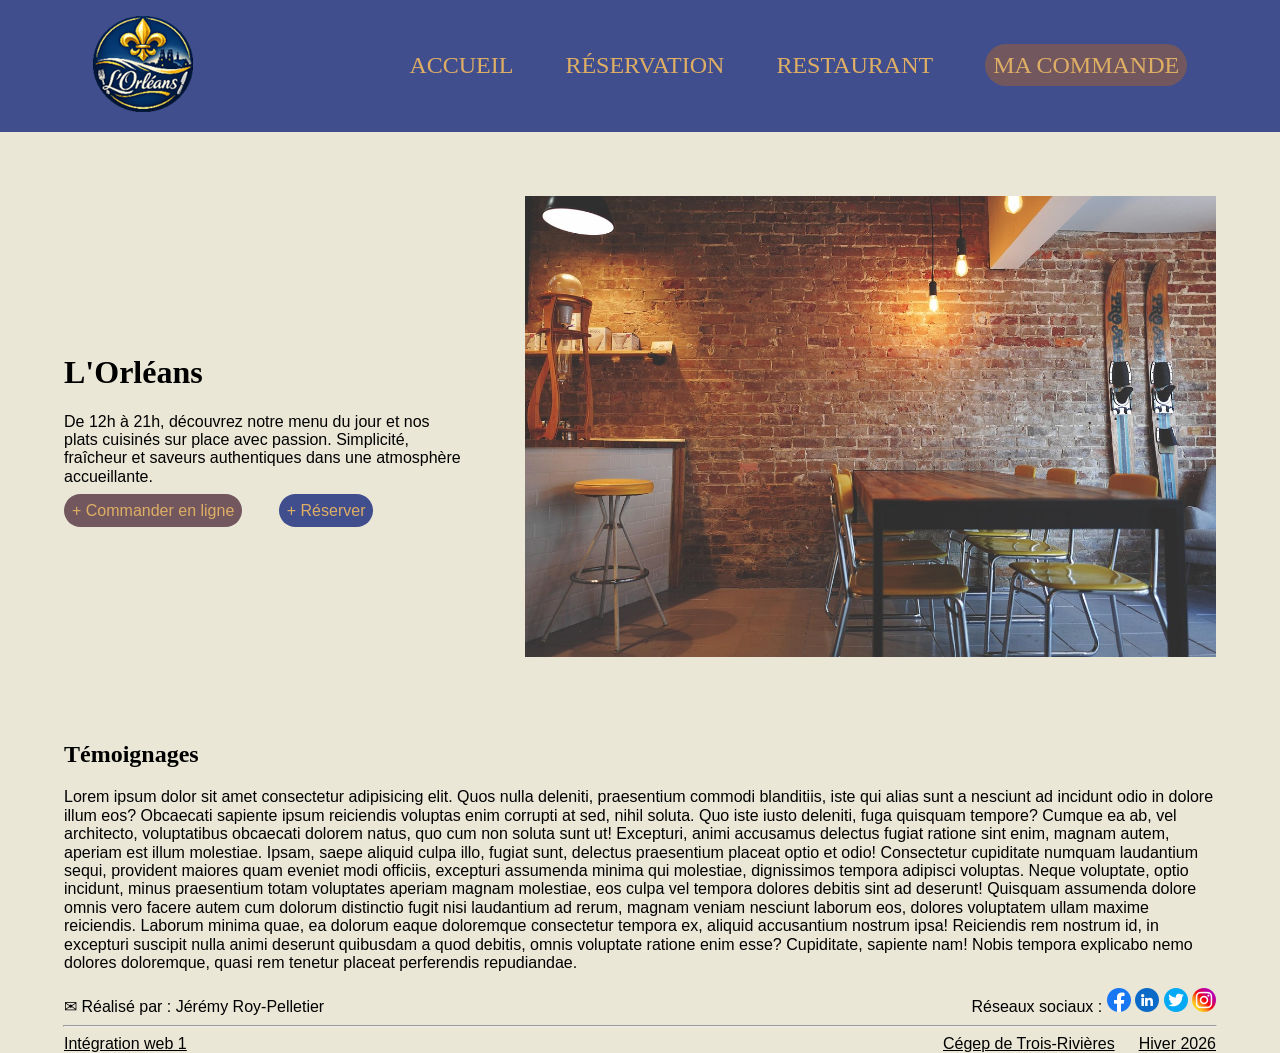
==== src/index.html @ 64ea7e6b "Page d'accueil - Finalisation de la section: Description, image et bouton" ====
<!doctype html>
<html lang="fr-CA">
  <head>
    <meta charset="utf-8" />
    <meta name="viewport" content="width=device-width, initial-scale=1.0" />

    <title>Accueil | L'Orléans</title>
    <link rel="icon" type="image/o-icon" href="img/favicon.ico" />

    <meta
      name="description"
      content="Restaurant L'Orléans pour satisfaire vos plus grandes faims."
    />

    <link rel="stylesheet" href="css/normalize.css" />
    <link rel="stylesheet" href="css/style.css" />
  </head>

  <body>
    <header>
      <div class="container flex-header">
        <div class="logo">
          <a href="index.html"
            ><img src="img/L'Orléans.png" alt="Restaurant L'Orléans"
          /></a>
        </div>

        <nav>
          <a class="currentpage" href="index.html">Accueil</a>
          <a class="currentpage" href="réservation.html">Réservation</a>
          <a class="currentpage" href="restaurant.html">Restaurant</a>
          <a class="currentpage" href="ma_commande.html">Ma commande</a>
        </nav>
      </div>
    </header>

    <main class="container">
      <section class="section-top-group">
        <div class="section-top-content">
          <h1>L'Orléans</h1>
          <p>
            De 12h à 21h, découvrez notre menu du jour et nos plats cuisinés sur
            place avec passion. Simplicité, fraîcheur et saveurs authentiques
            dans une atmosphère accueillante.
          </p>
          <a class="button-order" href="ma_commande.html"
            >+ Commander en ligne</a
          >
          <a class="button-booking" href="réservation.html">+ Réserver</a>
        </div>
        <img
          class="section-top-img"
          src="img/Brick-wall.png"
          alt="Intérieur du restaurant"
        />
      </section>

      <section>
        <h2>Témoignages</h2>
        <p>
          Lorem ipsum dolor sit amet consectetur adipisicing elit. Quos nulla
          deleniti, praesentium commodi blanditiis, iste qui alias sunt a
          nesciunt ad incidunt odio in dolore illum eos? Obcaecati sapiente
          ipsum reiciendis voluptas enim corrupti at sed, nihil soluta. Quo iste
          iusto deleniti, fuga quisquam tempore? Cumque ea ab, vel architecto,
          voluptatibus obcaecati dolorem natus, quo cum non soluta sunt ut!
          Excepturi, animi accusamus delectus fugiat ratione sint enim, magnam
          autem, aperiam est illum molestiae. Ipsam, saepe aliquid culpa illo,
          fugiat sunt, delectus praesentium placeat optio et odio! Consectetur
          cupiditate numquam laudantium sequi, provident maiores quam eveniet
          modi officiis, excepturi assumenda minima qui molestiae, dignissimos
          tempora adipisci voluptas. Neque voluptate, optio incidunt, minus
          praesentium totam voluptates aperiam magnam molestiae, eos culpa vel
          tempora dolores debitis sint ad deserunt! Quisquam assumenda dolore
          omnis vero facere autem cum dolorum distinctio fugit nisi laudantium
          ad rerum, magnam veniam nesciunt laborum eos, dolores voluptatem ullam
          maxime reiciendis. Laborum minima quae, ea dolorum eaque doloremque
          consectetur tempora ex, aliquid accusantium nostrum ipsa! Reiciendis
          rem nostrum id, in excepturi suscipit nulla animi deserunt quibusdam a
          quod debitis, omnis voluptate ratione enim esse? Cupiditate, sapiente
          nam! Nobis tempora explicabo nemo dolores doloremque, quasi rem
          tenetur placeat perferendis repudiandae.
        </p>
      </section>
    </main>

    <footer>
      <div class="container footer-top">
        <div>✉ Réalisé par : Jérémy Roy-Pelletier</div>

        <div>
          Réseaux sociaux :
          <a href="#"><img src="img/Facebook.png" alt="Facebook" /></a>
          <a href="#"><img src="img/Linkedin.png" alt="LinkedIn" /></a>
          <a href="#"><img src="img/Twitter.png" alt="Twitter" /></a>
          <a href="#"><img src="img/Instagram.png" alt="Instagram" /></a>
        </div>
      </div>

      <hr class="container" />

      <div class="container footer-bottom">
        Intégration web 1
        <div class="footer-bottom-right">
          <div>Cégep de Trois-Rivières</div>
          <div>Hiver 2026</div>
        </div>
      </div>
    </footer>
  </body>
</html>
---- src/css/style.css ----
* {
	box-sizing: border-box;
}

/* Fonts
========================================================================== */


/* FONT: Great Vibes */
@import url('https://fonts.googleapis.com/css2?family=Great+Vibes&display=swap');


/* Typographies / Couleurs (exemples : titres, paragraphes, liens, etc.)
========================================================================== */

body {
	background-color: #EAE7D7;
	font-family: Arial, Helvetica, sans-serif
}

header,
h1,
h2 {
	font-family: "Great Vibes", cursive;
}

/* Mise en page (positionnement)
========================================================================== */

.container {
	width: 90%;
	max-width: 1200px;
	margin: 0 auto;
}


/* Header / Navigations / Footer 
========================================================================== */

header {
	color: white;
	background-color: #414E8D;
	padding: 1rem 2rem;
}

.logo {
	height: 100%;
	width: auto;
	display: block;
}

header nav a {
	color: #DFAE65;
	text-decoration: underline;
	text-decoration-color: #D1725B;
	margin-left: 3rem;
	font-size: 1rem;
	text-transform: uppercase;
	font-size: 1.5rem;
}

header nav a:hover {
	color: #D1725B;
}

.flex-header {
	display: flex;
	justify-content: space-between;
	align-items: center;
}

nav a:last-child {
	background-color: #72585E;
	padding: 0.5rem;
	border-radius: 1.5rem;
}

nav a:last-child:hover {
	color: white;
	box-shadow: 0.3rem 0.4rem #35292c6e;
}

.currentpage {
	text-decoration: none;
}

.footer-top {
	display: flex;
	justify-content: space-between;
	align-items: flex-end;
	padding-bottom: 0.5rem;
}

.footer-bottom {
	display: flex;
	justify-content: space-between;
	text-decoration: underline;
	padding-top: 0.5rem;
}

.footer-bottom-right {
	display: flex;
	gap: 1.5rem;
}

/* Composantes générales (exemples : section, cartes, tableaux, etc.)
========================================================================== */

/* Page d'accueil */

.section-top-group {
	display: flex;
	align-items: center;
	justify-content: space-between;
}

.section-top-content {
	width: 35%;
}

.section-top-img {
	width: 60%;
	margin: 4rem 0 4rem 0;
}

.button-order {
	text-decoration: none;
	color: #DFAE65;
	background-color: #72585E;
	padding: 0.5rem;
	border-radius: 1.5rem;
}

.button-order:hover {
	color: white;
	box-shadow: 0.2rem 0.2rem #35292c6e;
}

.button-booking {
	text-decoration: none;
	color: #DFAE65;
	background-color: #414E8D;
	padding: 0.5rem;
	border-radius: 1.5rem;
	margin-left: 2rem;
}

.button-booking:hover {
	color: white;
	box-shadow: 0.2rem 0.2rem #232a4d63;
}

/* Formulaires
========================================================================== */



/* Règles spécifiques aux pages
========================================================================== */
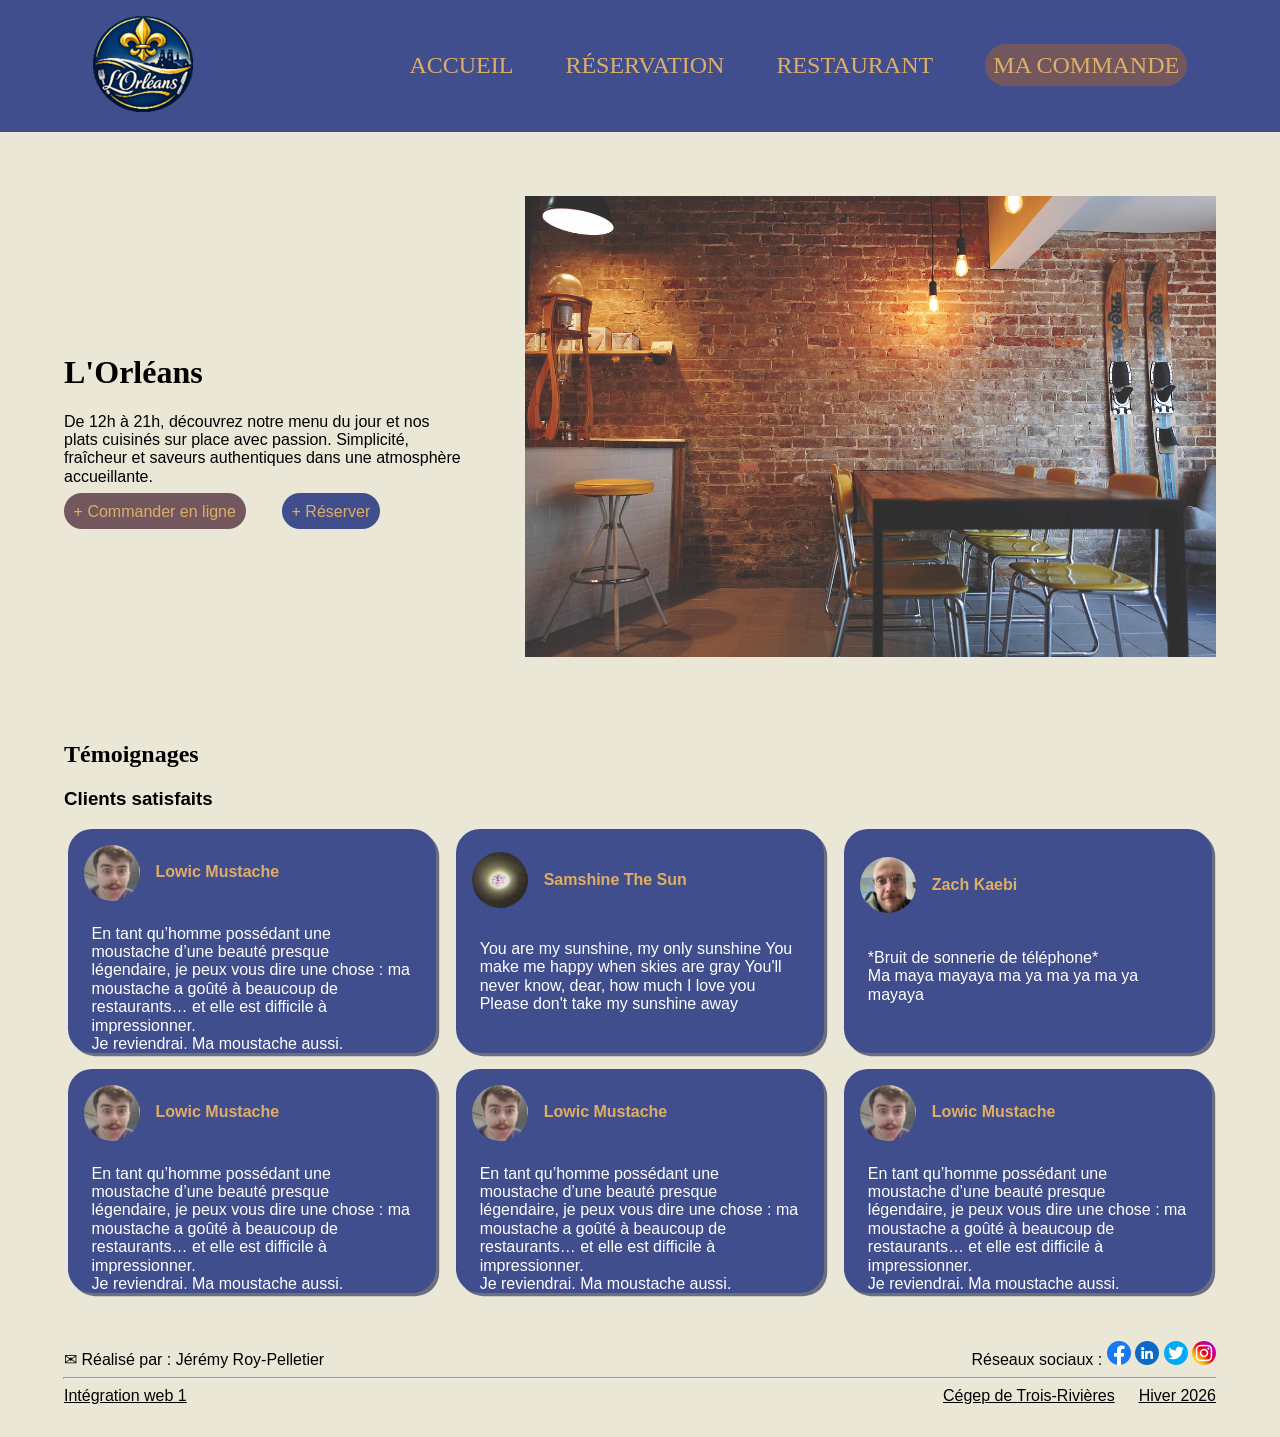
==== commit b35119ee: "Accueill - Début de la section clients satisfaits - Ajout de 6 clients comme "template" facultatifs " ====
--- a/src/index.html
+++ b/src/index.html
@@ -57,30 +57,108 @@
 
       <section>
         <h2>Témoignages</h2>
-        <p>
-          Lorem ipsum dolor sit amet consectetur adipisicing elit. Quos nulla
-          deleniti, praesentium commodi blanditiis, iste qui alias sunt a
-          nesciunt ad incidunt odio in dolore illum eos? Obcaecati sapiente
-          ipsum reiciendis voluptas enim corrupti at sed, nihil soluta. Quo iste
-          iusto deleniti, fuga quisquam tempore? Cumque ea ab, vel architecto,
-          voluptatibus obcaecati dolorem natus, quo cum non soluta sunt ut!
-          Excepturi, animi accusamus delectus fugiat ratione sint enim, magnam
-          autem, aperiam est illum molestiae. Ipsam, saepe aliquid culpa illo,
-          fugiat sunt, delectus praesentium placeat optio et odio! Consectetur
-          cupiditate numquam laudantium sequi, provident maiores quam eveniet
-          modi officiis, excepturi assumenda minima qui molestiae, dignissimos
-          tempora adipisci voluptas. Neque voluptate, optio incidunt, minus
-          praesentium totam voluptates aperiam magnam molestiae, eos culpa vel
-          tempora dolores debitis sint ad deserunt! Quisquam assumenda dolore
-          omnis vero facere autem cum dolorum distinctio fugit nisi laudantium
-          ad rerum, magnam veniam nesciunt laborum eos, dolores voluptatem ullam
-          maxime reiciendis. Laborum minima quae, ea dolorum eaque doloremque
-          consectetur tempora ex, aliquid accusantium nostrum ipsa! Reiciendis
-          rem nostrum id, in excepturi suscipit nulla animi deserunt quibusdam a
-          quod debitis, omnis voluptate ratione enim esse? Cupiditate, sapiente
-          nam! Nobis tempora explicabo nemo dolores doloremque, quasi rem
-          tenetur placeat perferendis repudiandae.
-        </p>
+        <h3>Clients satisfaits</h3>
+
+        <div class="card-group">
+          <div class="cards-clients">
+            <div class="card-name">
+              <img
+                class="card-img"
+                src="img/LowicMustache.png"
+                alt="Client 1 avec une belle moustache"
+              />
+              <h4>Lowic Mustache</h4>
+            </div>
+            <p>
+              En tant qu’homme possédant une moustache d’une beauté presque
+              légendaire, je peux vous dire une chose : ma moustache a goûté à
+              beaucoup de restaurants… et elle est difficile à impressionner.
+              <br />Je reviendrai. Ma moustache aussi.
+            </p>
+          </div>
+
+          <div class="cards-clients">
+            <div class="card-name">
+              <img
+                class="card-img"
+                src="img/SamSunshine.png"
+                alt="Client 2 qui ressemble à un ange descendu du ciel"
+              />
+              <h4>Samshine The Sun</h4>
+            </div>
+            <p>
+              You are my sunshine, my only sunshine You make me happy when skies
+              are gray You'll never know, dear, how much I love you Please don't
+              take my sunshine away
+            </p>
+          </div>
+
+          <div class="cards-clients">
+            <div class="card-name">
+              <img
+                class="card-img"
+                src="img/ZachBald.png"
+                alt="Client 3 avec un crâne bien luisant"
+              />
+              <h4>Zach Kaebi</h4>
+            </div>
+            <p>
+              *Bruit de sonnerie de téléphone* <br />Ma maya mayaya ma ya ma ya
+              ma ya mayaya
+            </p>
+          </div>
+
+          <div class="cards-clients">
+            <div class="card-name">
+              <img
+                class="card-img"
+                src="img/LowicMustache.png"
+                alt="Client 1 avec une belle moustache"
+              />
+              <h4>Lowic Mustache</h4>
+            </div>
+            <p>
+              En tant qu’homme possédant une moustache d’une beauté presque
+              légendaire, je peux vous dire une chose : ma moustache a goûté à
+              beaucoup de restaurants… et elle est difficile à impressionner.
+              <br />Je reviendrai. Ma moustache aussi.
+            </p>
+          </div>
+
+          <div class="cards-clients">
+            <div class="card-name">
+              <img
+                class="card-img"
+                src="img/LowicMustache.png"
+                alt="Client 1 avec une belle moustache"
+              />
+              <h4>Lowic Mustache</h4>
+            </div>
+            <p>
+              En tant qu’homme possédant une moustache d’une beauté presque
+              légendaire, je peux vous dire une chose : ma moustache a goûté à
+              beaucoup de restaurants… et elle est difficile à impressionner.
+              <br />Je reviendrai. Ma moustache aussi.
+            </p>
+          </div>
+
+          <div class="cards-clients">
+            <div class="card-name">
+              <img
+                class="card-img"
+                src="img/LowicMustache.png"
+                alt="Client 1 avec une belle moustache"
+              />
+              <h4>Lowic Mustache</h4>
+            </div>
+            <p>
+              En tant qu’homme possédant une moustache d’une beauté presque
+              légendaire, je peux vous dire une chose : ma moustache a goûté à
+              beaucoup de restaurants… et elle est difficile à impressionner.
+              <br />Je reviendrai. Ma moustache aussi.
+            </p>
+          </div>
+        </div>
       </section>
     </main>
 
--- a/src/css/style.css
+++ b/src/css/style.css
@@ -88,7 +88,7 @@
 	display: flex;
 	justify-content: space-between;
 	align-items: flex-end;
-	padding-bottom: 0.5rem;
+	padding: 3rem 0 0.5rem 0;
 }
 
 .footer-bottom {
@@ -96,6 +96,7 @@
 	justify-content: space-between;
 	text-decoration: underline;
 	padding-top: 0.5rem;
+	margin-bottom: 2rem;
 }
 
 .footer-bottom-right {
@@ -127,7 +128,7 @@
 	text-decoration: none;
 	color: #DFAE65;
 	background-color: #72585E;
-	padding: 0.5rem;
+	padding: 0.6rem;
 	border-radius: 1.5rem;
 }
 
@@ -140,14 +141,55 @@
 	text-decoration: none;
 	color: #DFAE65;
 	background-color: #414E8D;
+	padding: 0.6rem;
+	border-radius: 1.5rem;
+	margin-left: 2rem;
+}
+
+.button-booking:hover {
+	color: white;
+	box-shadow: 0.2rem 0.2rem #232a4d63;
+}
+
+.cards-clients {
+	display: flex;
+	flex-wrap: wrap;
+	max-height: 14rem;
+	width: 32%;
+	border-radius: 1.5rem;
 	padding: 0.5rem;
-	border-radius: 1.5rem;
-	margin-left: 2rem;
-}
-
-.button-booking:hover {
-	color: white;
-	box-shadow: 0.2rem 0.2rem #232a4d63;
+	background-color: #414E8D;
+	color: white;
+	box-shadow: 0.2rem 0.2rem #232a4da2;
+}
+
+.cards-clients p {
+	padding: 0 1rem 0 1rem;
+}
+
+.card-img {
+	padding: 0.5rem;
+	width: 4.5rem;
+	height: 4.5rem;
+	border-radius: 50%;
+	object-fit: cover;
+}
+
+.card-name {
+	display: flex;
+	align-items: center;
+	color: #DFAE65;
+}
+
+.card-name h4 {
+	padding-left: 0.5rem;
+}
+
+.card-group {
+	display: flex;
+	flex-wrap: wrap;
+	justify-content: space-evenly;
+	gap: 1rem;
 }
 
 /* Formulaires
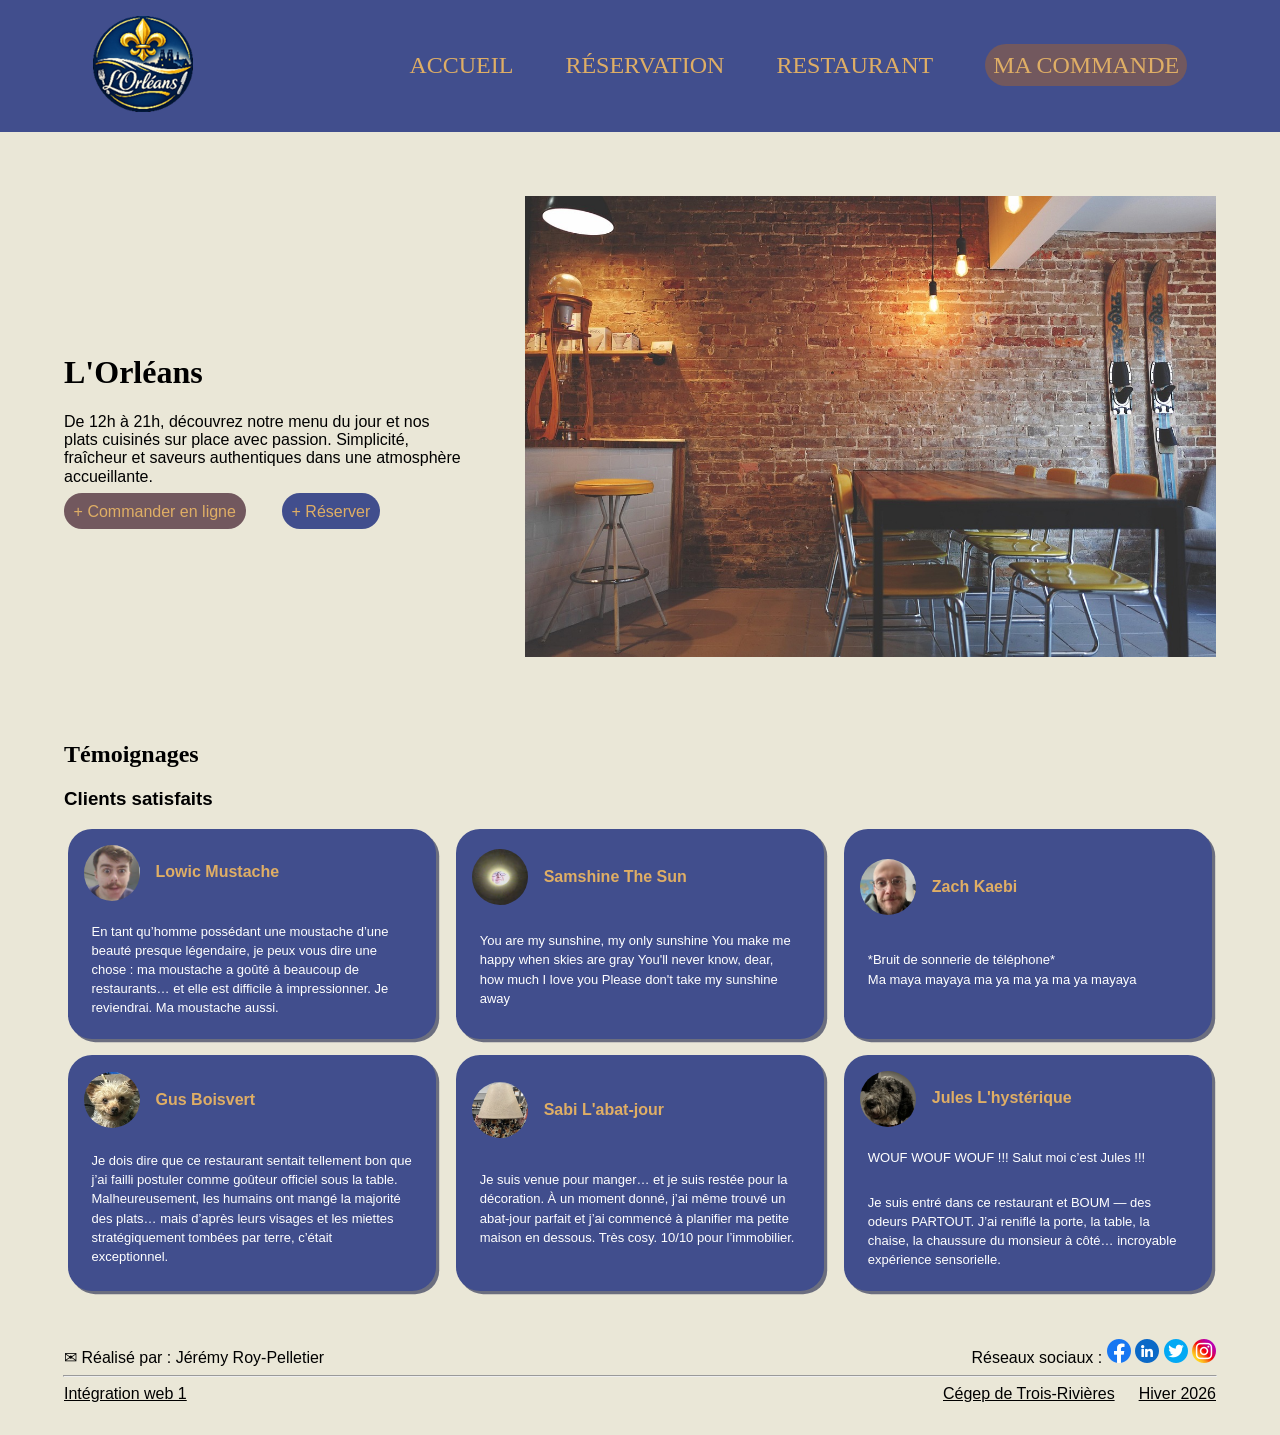
==== commit d75c1432: "Accueil - Finalisation des cards clients" ====
--- a/src/index.html
+++ b/src/index.html
@@ -65,15 +65,15 @@
               <img
                 class="card-img"
                 src="img/LowicMustache.png"
-                alt="Client 1 avec une belle moustache"
+                alt="Un homme avec une belle moustache"
               />
               <h4>Lowic Mustache</h4>
             </div>
             <p>
               En tant qu’homme possédant une moustache d’une beauté presque
               légendaire, je peux vous dire une chose : ma moustache a goûté à
-              beaucoup de restaurants… et elle est difficile à impressionner.
-              <br />Je reviendrai. Ma moustache aussi.
+              beaucoup de restaurants… et elle est difficile à impressionner. Je
+              reviendrai. Ma moustache aussi.
             </p>
           </div>
 
@@ -82,7 +82,7 @@
               <img
                 class="card-img"
                 src="img/SamSunshine.png"
-                alt="Client 2 qui ressemble à un ange descendu du ciel"
+                alt="Un homme qui ressemble à un ange descendu du ciel"
               />
               <h4>Samshine The Sun</h4>
             </div>
@@ -98,7 +98,7 @@
               <img
                 class="card-img"
                 src="img/ZachBald.png"
-                alt="Client 3 avec un crâne bien luisant"
+                alt="Un homme avec un crâne bien luisant"
               />
               <h4>Zach Kaebi</h4>
             </div>
@@ -112,16 +112,17 @@
             <div class="card-name">
               <img
                 class="card-img"
-                src="img/LowicMustache.png"
-                alt="Client 1 avec une belle moustache"
+                src="img/Gus.png"
+                alt="Gus le chien avec son beau sourire"
               />
-              <h4>Lowic Mustache</h4>
+              <h4>Gus Boisvert</h4>
             </div>
             <p>
-              En tant qu’homme possédant une moustache d’une beauté presque
-              légendaire, je peux vous dire une chose : ma moustache a goûté à
-              beaucoup de restaurants… et elle est difficile à impressionner.
-              <br />Je reviendrai. Ma moustache aussi.
+              Je dois dire que ce restaurant sentait tellement bon que j’ai
+              failli postuler comme goûteur officiel sous la table.
+              Malheureusement, les humains ont mangé la majorité des plats… mais
+              d’après leurs visages et les miettes stratégiquement tombées par
+              terre, c’était exceptionnel.
             </p>
           </div>
 
@@ -129,33 +130,35 @@
             <div class="card-name">
               <img
                 class="card-img"
-                src="img/LowicMustache.png"
-                alt="Client 1 avec une belle moustache"
+                src="img/Abat-jour.png"
+                alt="Une mademoiselle avec un gros Abat-jour sur la tête"
               />
-              <h4>Lowic Mustache</h4>
+              <h4>Sabi L'abat-jour</h4>
             </div>
-            <p>
-              En tant qu’homme possédant une moustache d’une beauté presque
-              légendaire, je peux vous dire une chose : ma moustache a goûté à
-              beaucoup de restaurants… et elle est difficile à impressionner.
-              <br />Je reviendrai. Ma moustache aussi.
-            </p>
+            <div>
+              <p>
+                Je suis venue pour manger… et je suis restée pour la décoration.
+                À un moment donné, j’ai même trouvé un abat-jour parfait et j’ai
+                commencé à planifier ma petite maison en dessous. Très cosy.
+                10/10 pour l’immobilier.
+              </p>
+            </div>
           </div>
 
           <div class="cards-clients">
             <div class="card-name">
               <img
                 class="card-img"
-                src="img/LowicMustache.png"
-                alt="Client 1 avec une belle moustache"
+                src="img/Jules.png"
+                alt="Jules le chien hystérique"
               />
-              <h4>Lowic Mustache</h4>
+              <h4>Jules L'hystérique</h4>
             </div>
+            <p>WOUF WOUF WOUF !!! Salut moi c’est Jules !!!</p>
             <p>
-              En tant qu’homme possédant une moustache d’une beauté presque
-              légendaire, je peux vous dire une chose : ma moustache a goûté à
-              beaucoup de restaurants… et elle est difficile à impressionner.
-              <br />Je reviendrai. Ma moustache aussi.
+              Je suis entré dans ce restaurant et BOUM — des odeurs PARTOUT.
+              J’ai reniflé la porte, la table, la chaise, la chaussure du
+              monsieur à côté… incroyable expérience sensorielle.
             </p>
           </div>
         </div>
--- a/src/css/style.css
+++ b/src/css/style.css
@@ -154,7 +154,8 @@
 .cards-clients {
 	display: flex;
 	flex-wrap: wrap;
-	max-height: 14rem;
+	height: auto;
+	/* max-height: 16rem; */
 	width: 32%;
 	border-radius: 1.5rem;
 	padding: 0.5rem;
@@ -164,7 +165,9 @@
 }
 
 .cards-clients p {
+	font-size: small;
 	padding: 0 1rem 0 1rem;
+	line-height: 1.2rem;
 }
 
 .card-img {
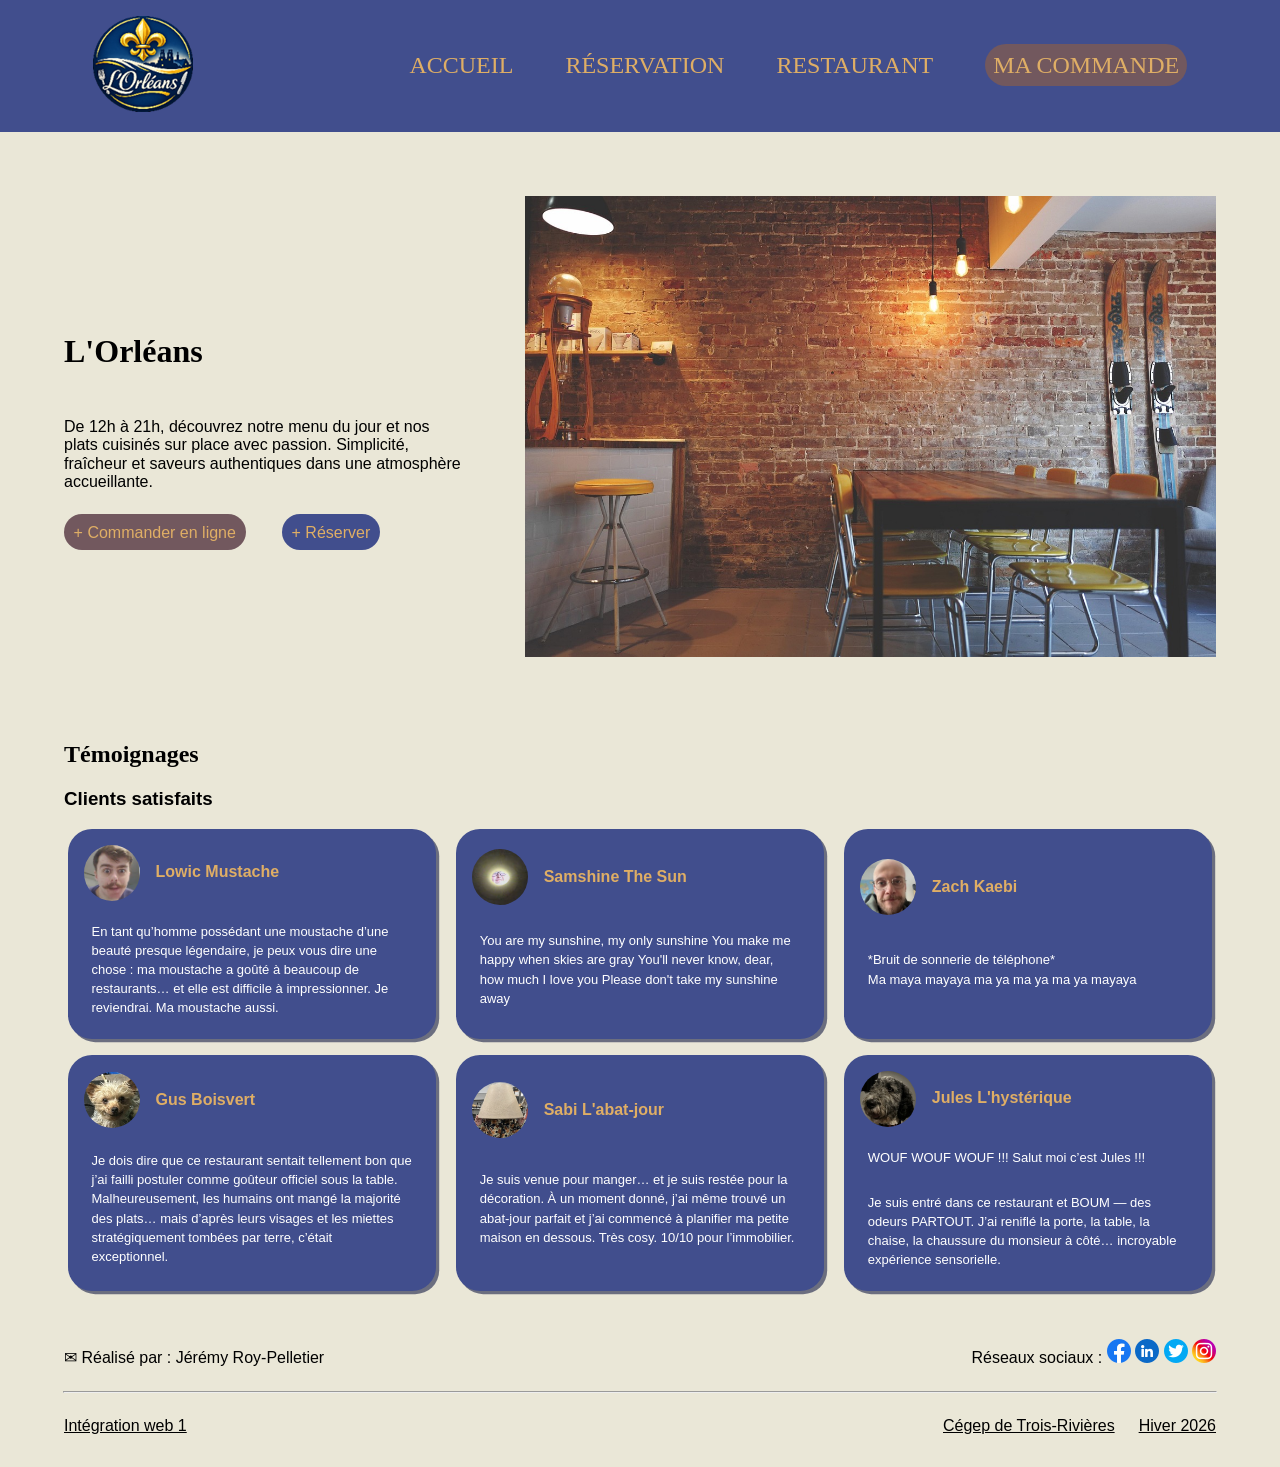
==== commit 8fd3bfd9: "Restaurant - Début de la page - Ajout top section - Ajout bot section - Finalisation de la page au c" ====
--- a/src/index.html
+++ b/src/index.html
@@ -43,10 +43,12 @@
             place avec passion. Simplicité, fraîcheur et saveurs authentiques
             dans une atmosphère accueillante.
           </p>
-          <a class="button-order" href="ma_commande.html"
-            >+ Commander en ligne</a
-          >
-          <a class="button-booking" href="réservation.html">+ Réserver</a>
+          <div class="section-top-button">
+            <a class="button-order" href="ma_commande.html"
+              >+ Commander en ligne</a
+            >
+            <a class="button-booking" href="réservation.html">+ Réserver</a>
+          </div>
         </div>
         <img
           class="section-top-img"
--- a/src/css/style.css
+++ b/src/css/style.css
@@ -88,14 +88,14 @@
 	display: flex;
 	justify-content: space-between;
 	align-items: flex-end;
-	padding: 3rem 0 0.5rem 0;
+	padding: 3rem 0 1.5rem 0;
 }
 
 .footer-bottom {
 	display: flex;
 	justify-content: space-between;
 	text-decoration: underline;
-	padding-top: 0.5rem;
+	padding-top: 1.5rem;
 	margin-bottom: 2rem;
 }
 
@@ -106,6 +106,12 @@
 
 /* Composantes générales (exemples : section, cartes, tableaux, etc.)
 ========================================================================== */
+
+/* Général */
+
+h1 {
+	margin-bottom: 3rem;
+}
 
 /* Page d'accueil */
 
@@ -122,6 +128,10 @@
 .section-top-img {
 	width: 60%;
 	margin: 4rem 0 4rem 0;
+}
+
+.section-top-button {
+	margin-top: 2rem;
 }
 
 .button-order {
@@ -155,7 +165,6 @@
 	display: flex;
 	flex-wrap: wrap;
 	height: auto;
-	/* max-height: 16rem; */
 	width: 32%;
 	border-radius: 1.5rem;
 	padding: 0.5rem;
@@ -195,10 +204,125 @@
 	gap: 1rem;
 }
 
+/* Page restaurant */
+
+.grid-container {
+	display: grid;
+	grid-template-columns: 23% 23% 23% 23%;
+	gap: 1rem;
+	margin-bottom: 6rem;
+}
+
+.grid-container img {
+	width: 100%;
+}
+
+.grid-2x2 {
+	grid-column: span 2;
+	grid-row: span 2;
+}
+
+.section-bot-restaurant {
+	display: flex;
+	justify-content: space-between;
+	margin-bottom: 3rem;
+}
+
+.section-bot-restaurant img {
+	width: 50%;
+}
+
+.section-bot-infos {
+	display: flex;
+	flex-direction: column;
+	justify-content: center;
+	font-size: larger;
+}
+
+.section-bot-infos p a {
+	color: black;
+}
+
 /* Formulaires
 ========================================================================== */
 
-
+span {
+	color: red;
+	font-weight: bold;
+}
+
+fieldset {
+	border: 0.3rem solid black;
+	border-radius: 3rem;
+}
+
+fieldset fieldset {
+	border: 0.1rem solid black;
+	border-radius: 0;
+}
+
+fieldset fieldset div {
+	display: flex;
+	margin-top: 0.4rem;
+}
+
+input[type=text],
+[type=email] {
+	padding: 0.3rem 4rem 0.3rem 0.3rem;
+}
+
+input[type=number] {
+	text-align: center;
+}
+
+input {
+	margin-bottom: 2rem;
+}
+
+select {
+	padding: 0.1rem 1rem 0.1rem 1rem;
+	margin: 2rem 0 2rem 0;
+}
+
+textarea {
+	padding: 3rem;
+	margin-bottom: 1rem;
+}
+
+input::placeholder {
+	color: rgba(0, 0, 0, 0.267);
+}
+
+.formlayout {
+	display: flex;
+	padding: 4rem;
+	flex-direction: column;
+	align-items: center;
+}
+
+.formcontent {
+	margin-top: 0.8rem;
+}
+
+.formformat form input {
+	display: block;
+}
+
+.btnsubmit {
+	color: white;
+	background-color: #414E8D;
+	font-size: large;
+	padding: 1rem;
+	margin-top: 3rem;
+	border-radius: 2rem;
+	border: 0.2rem solid black;
+}
+
+.btnsubmit:hover {
+	background-color: rgb(21, 128, 21);
+	color: white;
+	box-shadow: 0.3rem 0.3rem #232a4d63;
+}
 
 /* Règles spécifiques aux pages
 ========================================================================== */
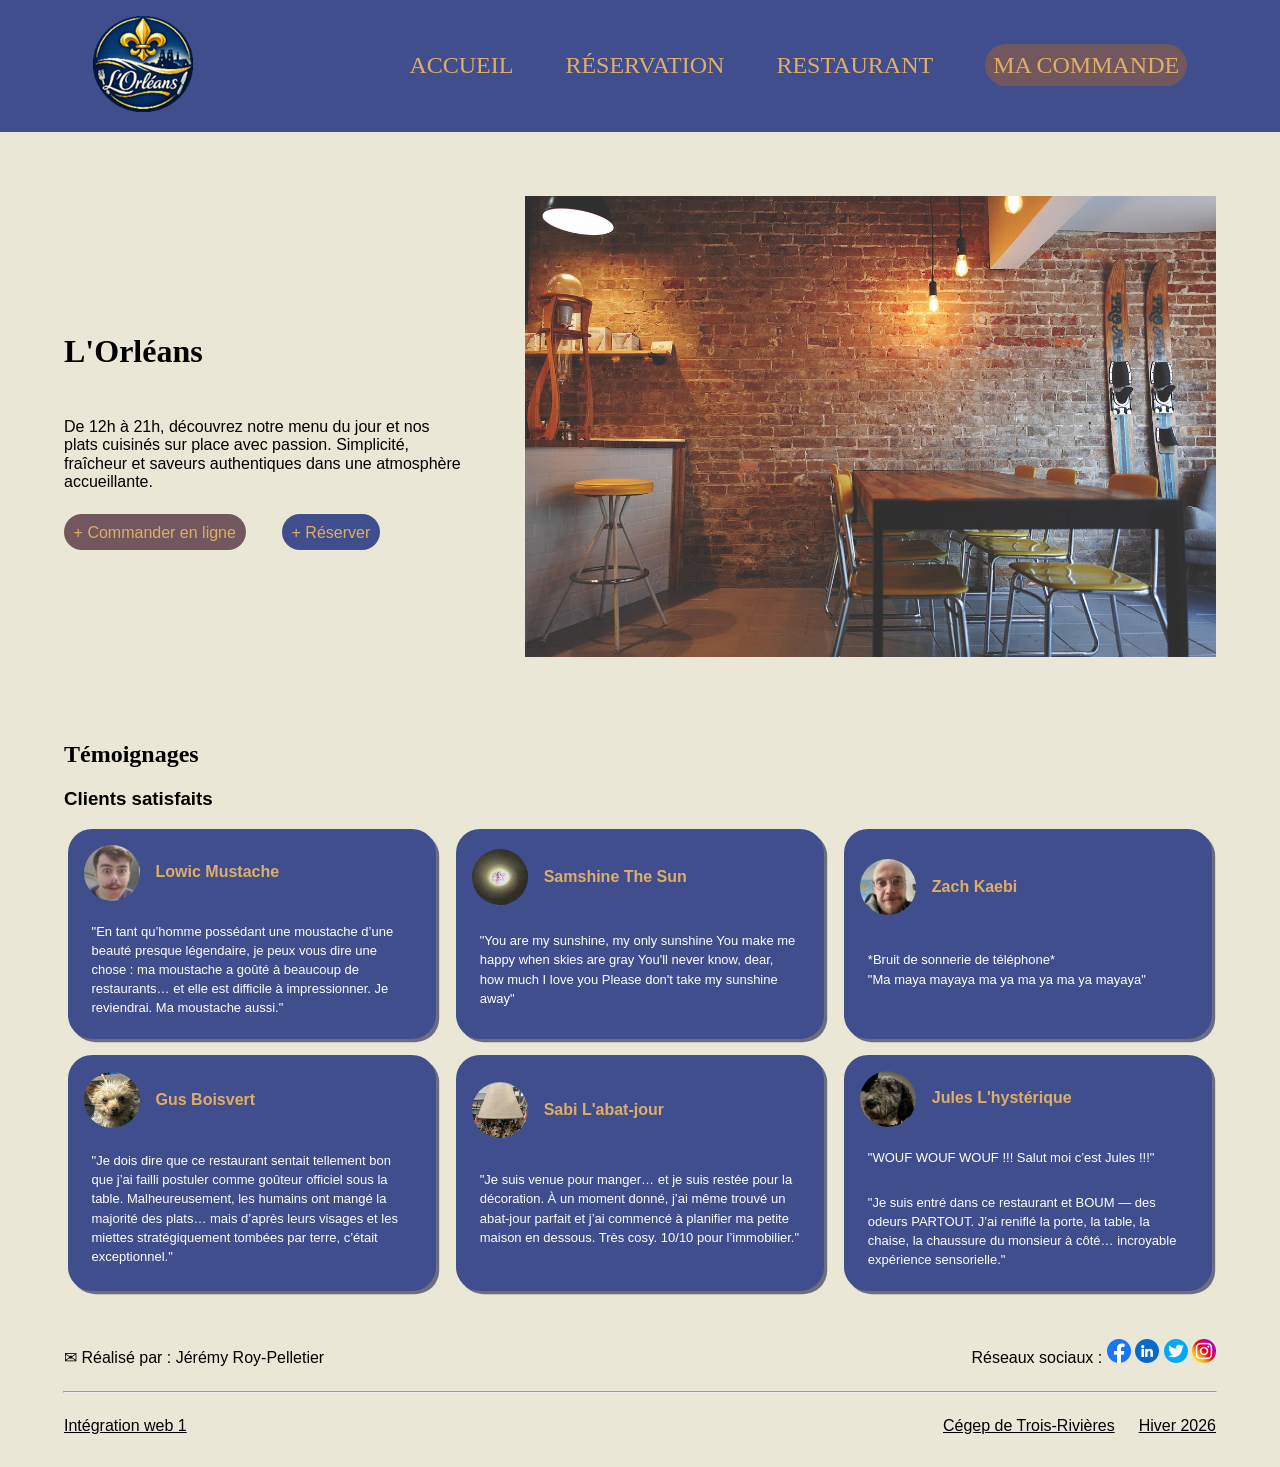
==== commit da9ba375: "Accueil - Rajout de " " pour les textes des clients" ====
--- a/src/index.html
+++ b/src/index.html
@@ -12,6 +12,8 @@
       content="Restaurant L'Orléans pour satisfaire vos plus grandes faims."
     />
 
+    <meta name="viewport" content="width=device-width, initial-scale=1" />
+
     <link rel="stylesheet" href="css/normalize.css" />
     <link rel="stylesheet" href="css/style.css" />
   </head>
@@ -20,8 +22,11 @@
     <header>
       <div class="container flex-header">
         <div class="logo">
-          <a href="index.html"
+          <a class="logoprincipal" href="index.html"
             ><img src="img/L'Orléans.png" alt="Restaurant L'Orléans"
+          /></a>
+          <a class="logobreakpoint" href="index.html"
+            ><img src="img/L'Orléans32px.png" alt="Restaurant L'Orléans"
           /></a>
         </div>
 
@@ -31,6 +36,14 @@
           <a class="currentpage" href="restaurant.html">Restaurant</a>
           <a class="currentpage" href="ma_commande.html">Ma commande</a>
         </nav>
+
+        <a class="list-breakpoint"
+          ><img src="img/list.png" alt="Icône de liste"
+        /></a>
+
+        <a class="list-breakpoint2"
+          ><img src="img/List32px.png" alt="Icône de liste"
+        /></a>
       </div>
     </header>
 
@@ -72,10 +85,10 @@
               <h4>Lowic Mustache</h4>
             </div>
             <p>
-              En tant qu’homme possédant une moustache d’une beauté presque
+              "En tant qu’homme possédant une moustache d’une beauté presque
               légendaire, je peux vous dire une chose : ma moustache a goûté à
               beaucoup de restaurants… et elle est difficile à impressionner. Je
-              reviendrai. Ma moustache aussi.
+              reviendrai. Ma moustache aussi."
             </p>
           </div>
 
@@ -89,9 +102,9 @@
               <h4>Samshine The Sun</h4>
             </div>
             <p>
-              You are my sunshine, my only sunshine You make me happy when skies
-              are gray You'll never know, dear, how much I love you Please don't
-              take my sunshine away
+              "You are my sunshine, my only sunshine You make me happy when
+              skies are gray You'll never know, dear, how much I love you Please
+              don't take my sunshine away"
             </p>
           </div>
 
@@ -105,8 +118,8 @@
               <h4>Zach Kaebi</h4>
             </div>
             <p>
-              *Bruit de sonnerie de téléphone* <br />Ma maya mayaya ma ya ma ya
-              ma ya mayaya
+              *Bruit de sonnerie de téléphone* <br />"Ma maya mayaya ma ya ma ya
+              ma ya mayaya"
             </p>
           </div>
 
@@ -120,11 +133,11 @@
               <h4>Gus Boisvert</h4>
             </div>
             <p>
-              Je dois dire que ce restaurant sentait tellement bon que j’ai
+              "Je dois dire que ce restaurant sentait tellement bon que j’ai
               failli postuler comme goûteur officiel sous la table.
               Malheureusement, les humains ont mangé la majorité des plats… mais
               d’après leurs visages et les miettes stratégiquement tombées par
-              terre, c’était exceptionnel.
+              terre, c’était exceptionnel."
             </p>
           </div>
 
@@ -139,10 +152,10 @@
             </div>
             <div>
               <p>
-                Je suis venue pour manger… et je suis restée pour la décoration.
-                À un moment donné, j’ai même trouvé un abat-jour parfait et j’ai
-                commencé à planifier ma petite maison en dessous. Très cosy.
-                10/10 pour l’immobilier.
+                "Je suis venue pour manger… et je suis restée pour la
+                décoration. À un moment donné, j’ai même trouvé un abat-jour
+                parfait et j’ai commencé à planifier ma petite maison en
+                dessous. Très cosy. 10/10 pour l’immobilier."
               </p>
             </div>
           </div>
@@ -156,11 +169,11 @@
               />
               <h4>Jules L'hystérique</h4>
             </div>
-            <p>WOUF WOUF WOUF !!! Salut moi c’est Jules !!!</p>
-            <p>
-              Je suis entré dans ce restaurant et BOUM — des odeurs PARTOUT.
+            <p>"WOUF WOUF WOUF !!! Salut moi c’est Jules !!!"</p>
+            <p>
+              "Je suis entré dans ce restaurant et BOUM — des odeurs PARTOUT.
               J’ai reniflé la porte, la table, la chaise, la chaussure du
-              monsieur à côté… incroyable expérience sensorielle.
+              monsieur à côté… incroyable expérience sensorielle."
             </p>
           </div>
         </div>
@@ -171,13 +184,20 @@
       <div class="container footer-top">
         <div>✉ Réalisé par : Jérémy Roy-Pelletier</div>
 
-        <div>
+        <div class="socials">
           Réseaux sociaux :
           <a href="#"><img src="img/Facebook.png" alt="Facebook" /></a>
           <a href="#"><img src="img/Linkedin.png" alt="LinkedIn" /></a>
           <a href="#"><img src="img/Twitter.png" alt="Twitter" /></a>
           <a href="#"><img src="img/Instagram.png" alt="Instagram" /></a>
         </div>
+        <div class="socialsbreakpoint">
+          Réseaux sociaux :
+          <a href="#"><img src="img/Facebook16px.png" alt="Facebook" /></a>
+          <a href="#"><img src="img/Linkedin16px.png" alt="LinkedIn" /></a>
+          <a href="#"><img src="img/Twitter16px.png" alt="Twitter" /></a>
+          <a href="#"><img src="img/Instagram16px.png" alt="Instagram" /></a>
+        </div>
       </div>
 
       <hr class="container" />
--- a/src/css/style.css
+++ b/src/css/style.css
@@ -22,6 +22,26 @@
 h1,
 h2 {
 	font-family: "Great Vibes", cursive;
+}
+
+.list-breakpoint {
+	display: none;
+}
+
+.list-breakpoint2 {
+	display: none;
+}
+
+.socialsbreakpoint {
+	display: none;
+}
+
+.mapbreakpoint {
+	display: none;
+}
+
+.logobreakpoint {
+	display: none;
 }
 
 /* Mise en page (positionnement)
@@ -113,6 +133,11 @@
 	margin-bottom: 3rem;
 }
 
+footer div a:hover {
+	border-radius: 1rem;
+	background-color: #35292c6e;
+}
+
 /* Page d'accueil */
 
 .section-top-group {
@@ -228,10 +253,6 @@
 	margin-bottom: 3rem;
 }
 
-.section-bot-restaurant img {
-	width: 50%;
-}
-
 .section-bot-infos {
 	display: flex;
 	flex-direction: column;
@@ -241,6 +262,98 @@
 
 .section-bot-infos p a {
 	color: black;
+}
+
+/* Page ma commande */
+
+.orderformat {
+	display: flex;
+	flex-direction: row-reverse;
+	justify-content: space-between;
+}
+
+.section-details {
+	display: flex;
+	flex-direction: column;
+	padding: 0.5rem 1.5rem 2rem 1.5rem;
+	color: #DFAE65;
+	background-color: #414E8D;
+	width: 23%;
+	height: 40%;
+}
+
+.section-details hr {
+	border: 0.1rem solid #DFAE65;
+	width: 100%;
+}
+
+.section-details div p:first-child {
+	font-weight: bold;
+}
+
+.section-details div {
+	display: flex;
+	justify-content: space-between;
+}
+
+.button-order2 {
+	display: flex;
+	justify-content: center;
+	text-decoration: none;
+	color: #DFAE65;
+	background-color: #72585E;
+	padding: 0.6rem;
+	border-radius: 1.5rem;
+}
+
+.button-order2:hover {
+	color: white;
+	box-shadow: 0.2rem 0.2rem #35292c6e;
+}
+
+.tableformat {
+	width: 73%;
+	margin-right: 6rem;
+}
+
+.tableformat h3 {
+	margin-top: 2rem;
+}
+
+.tableformat div h3 {
+	margin-top: 5rem;
+}
+
+.tables {
+	width: 100%;
+	color: #DFAE65;
+}
+
+.tables th,
+td {
+	width: 100%;
+}
+
+.tables tr {
+	text-align: center;
+	display: flex;
+}
+
+.tables tr th:first-child,
+td:first-child {
+	text-align: start;
+}
+
+.rowdark {
+	background-color: #414E8D;
+	padding: 1rem;
+	border-radius: 3rem;
+}
+
+.rowlight {
+	background-color: #5969bd;
+	padding: 1rem;
+	border-radius: 3rem;
 }
 
 /* Formulaires
@@ -324,5 +437,130 @@
 	box-shadow: 0.3rem 0.3rem #232a4d63;
 }
 
-/* Règles spécifiques aux pages
-========================================================================== */+/* Media queries
+========================================================================== */
+
+@media screen and (max-width: 1200px) {
+	header nav a {
+		font-size: large;
+	}
+
+	body {
+		font-size: small;
+	}
+
+	.section-bot-infos {
+		margin-right: 10rem;
+	}
+
+	.map iframe {
+		width: 50rem;
+	}
+
+}
+
+@media screen and (max-width: 960px) {
+	nav {
+		display: none !important;
+	}
+
+	.list-breakpoint {
+		display: block;
+	}
+
+	.socials a {
+		display: none;
+	}
+
+	.socialsbreakpoint {
+		display: block;
+	}
+
+	.cards-clients {
+		width: 45%;
+	}
+
+	.section-top-button {
+		display: flex;
+		flex-direction: column;
+		align-items: flex-start;
+	}
+
+	.button-booking {
+		margin-top: 0.5rem;
+	}
+
+	.section-bot-restaurant {
+		display: flex;
+	}
+
+	.map iframe {
+		display: none;
+	}
+
+	.mapbreakpoint {
+		display: block;
+	}
+
+	.section-bot-infos {
+		font-size: small;
+	}
+
+}
+
+@media screen and (max-width: 570px) {
+
+	body {
+		font-size: x-small;
+	}
+
+	.list-breakpoint {
+		display: none;
+	}
+
+	.list-breakpoint2 {
+		display: block;
+	}
+
+	.cards-clients {
+		width: 80%;
+	}
+
+	.card-group p {
+		font-size: x-small;
+	}
+
+	.card-img {
+		height: 3rem;
+		width: 3rem;
+	}
+
+	.section-bot-restaurant {
+		display: flex;
+		align-items: flex-start;
+		flex-direction: column;
+	}
+
+	tr {
+		font-size: xx-small;
+	}
+
+	.section-details div p {
+		font-size: xx-small;
+	}
+
+	.logo a:first-child {
+		display: none;
+	}
+
+	.logobreakpoint {
+		display: block;
+	}
+
+	.btnsubmit {
+		font-size: x-small;
+		padding: 0.8rem;
+	}
+
+
+}
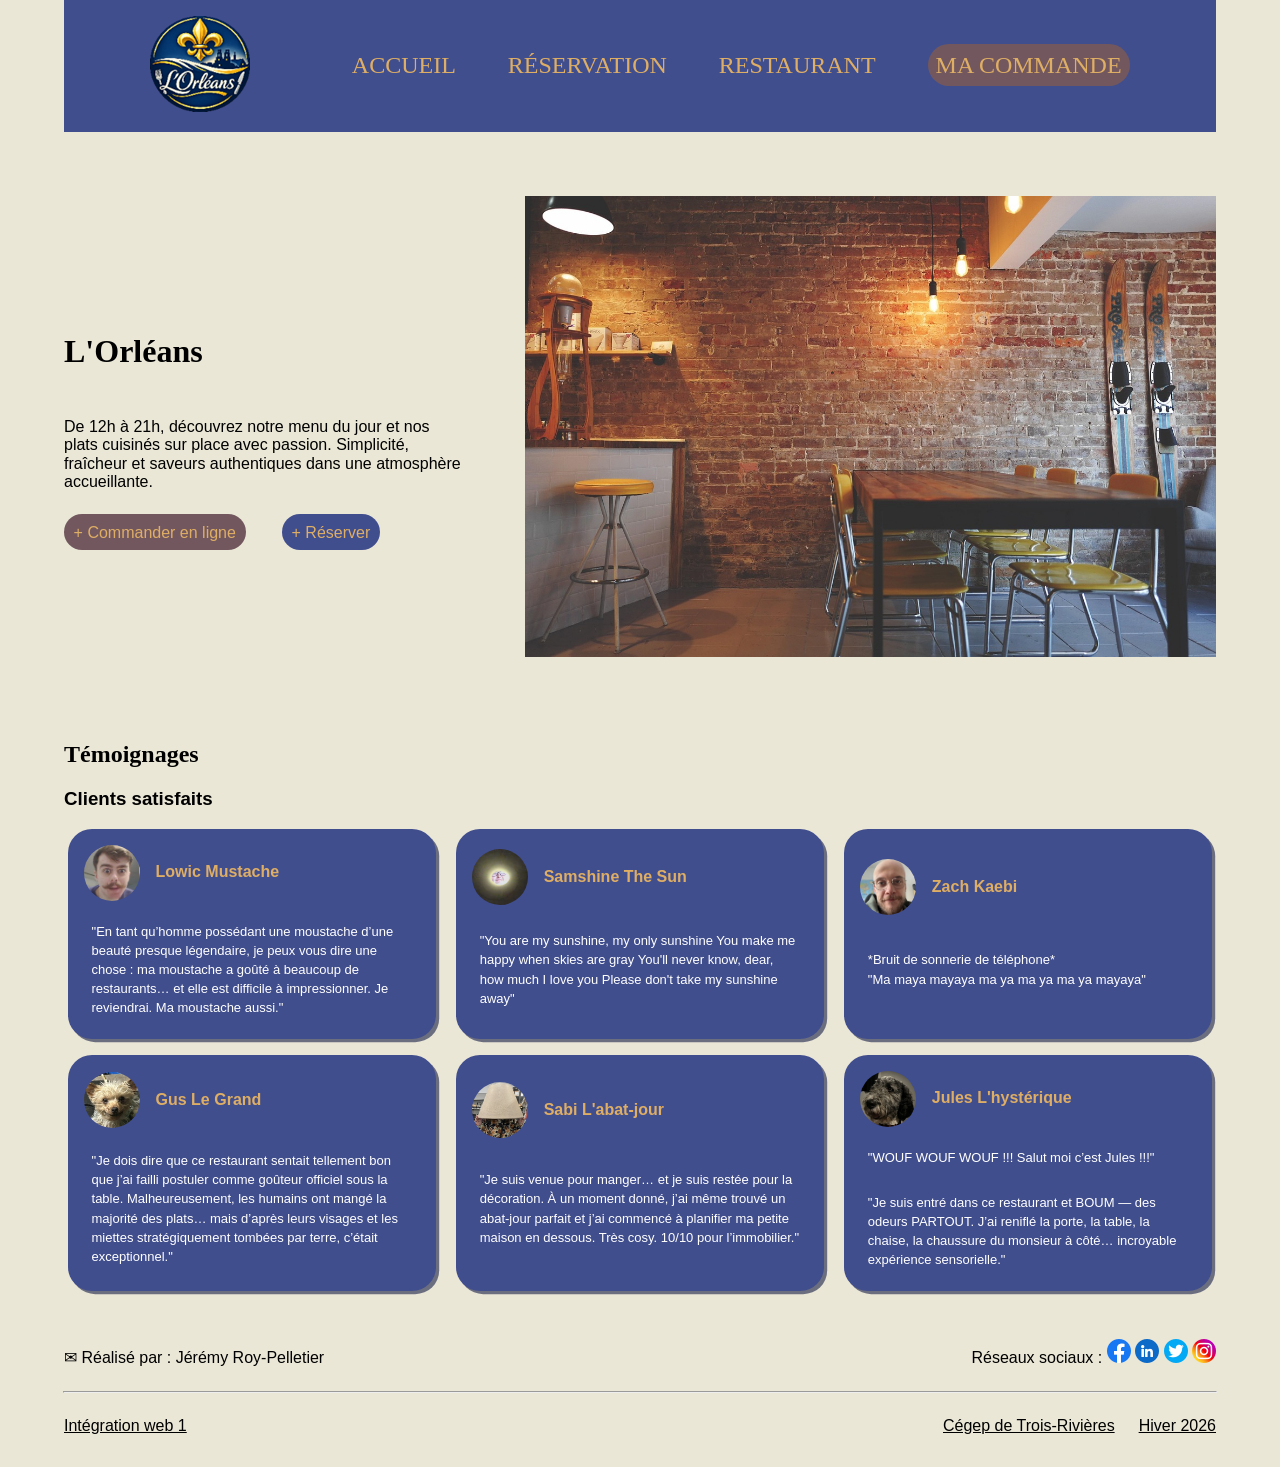
==== commit a30e43d0: "Général - Quelques changement visuel - Changement du header pour qu'il soit comme le container" ====
--- a/src/index.html
+++ b/src/index.html
@@ -130,7 +130,7 @@
                 src="img/Gus.png"
                 alt="Gus le chien avec son beau sourire"
               />
-              <h4>Gus Boisvert</h4>
+              <h4>Gus Le Grand</h4>
             </div>
             <p>
               "Je dois dire que ce restaurant sentait tellement bon que j’ai
--- a/src/css/style.css
+++ b/src/css/style.css
@@ -58,6 +58,9 @@
 ========================================================================== */
 
 header {
+	width: 90%;
+	max-width: 1200px;
+	margin: 0 auto;
 	color: white;
 	background-color: #414E8D;
 	padding: 1rem 2rem;
